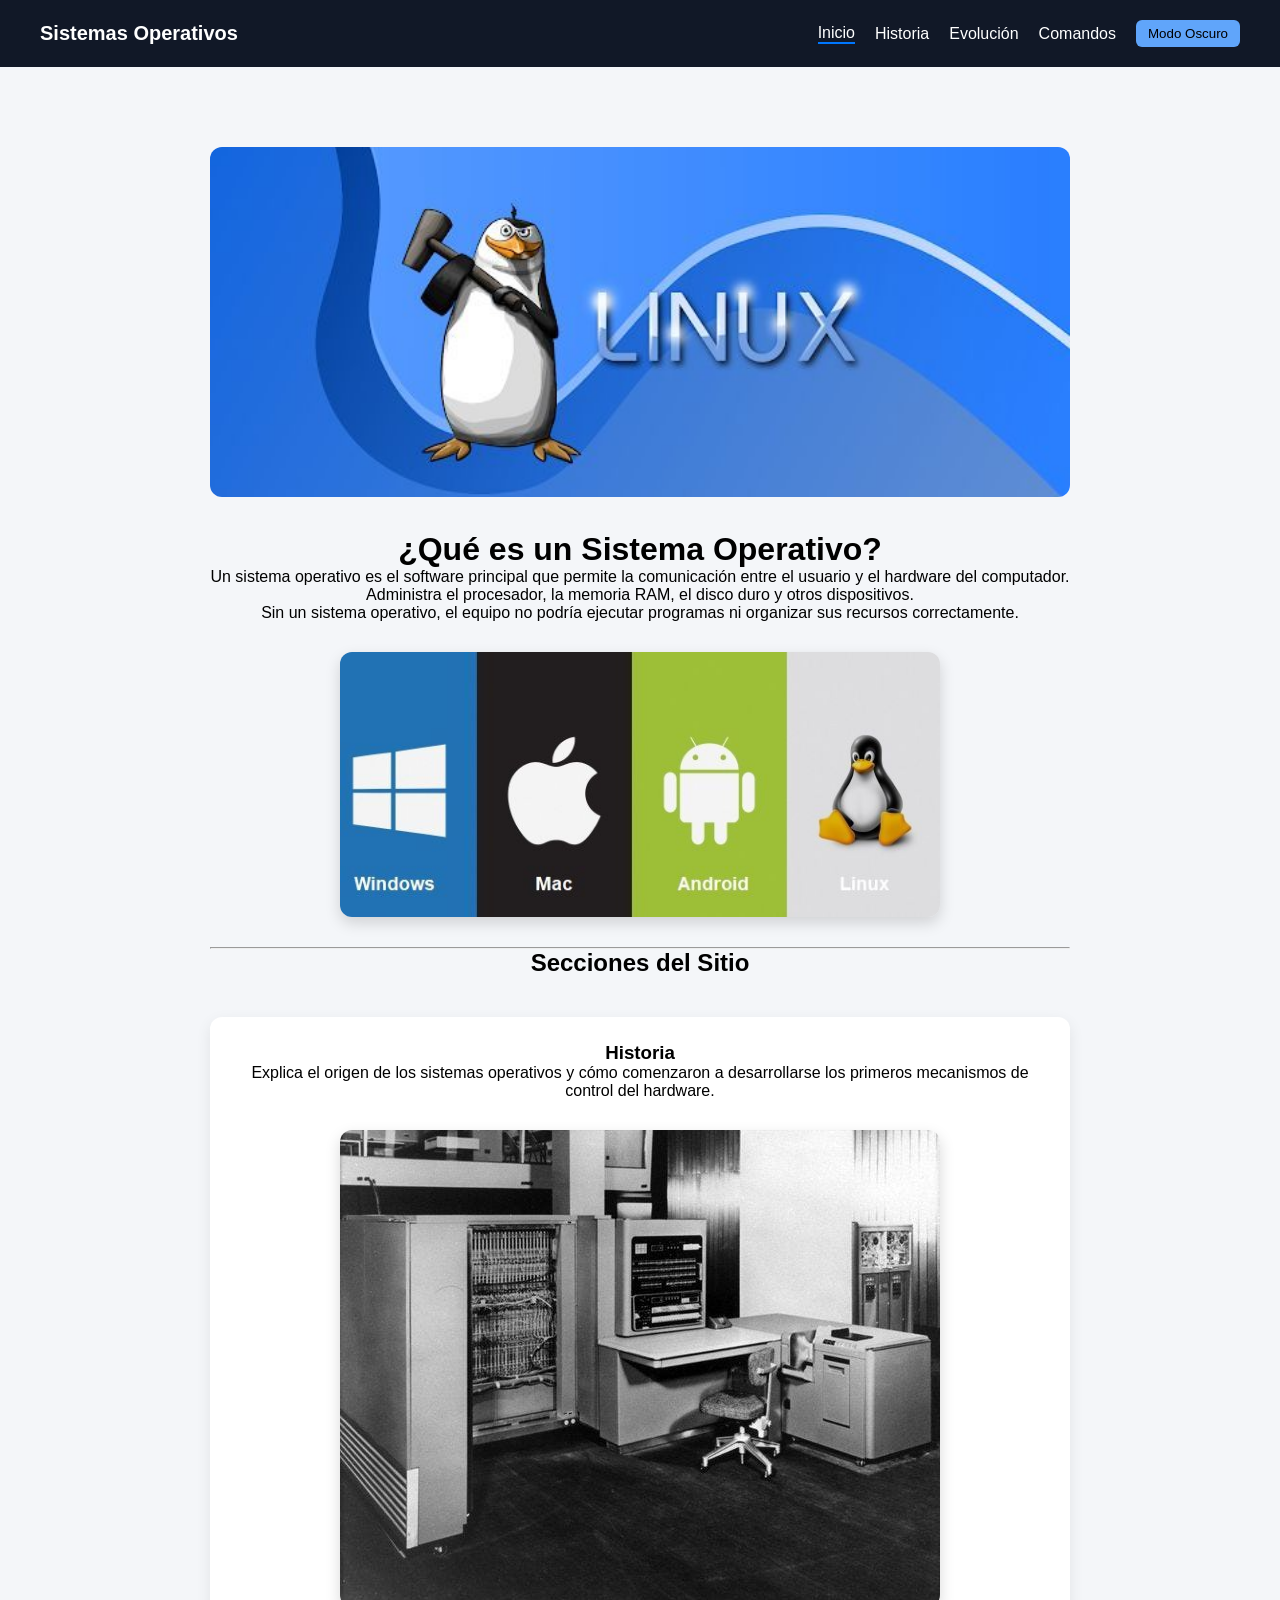
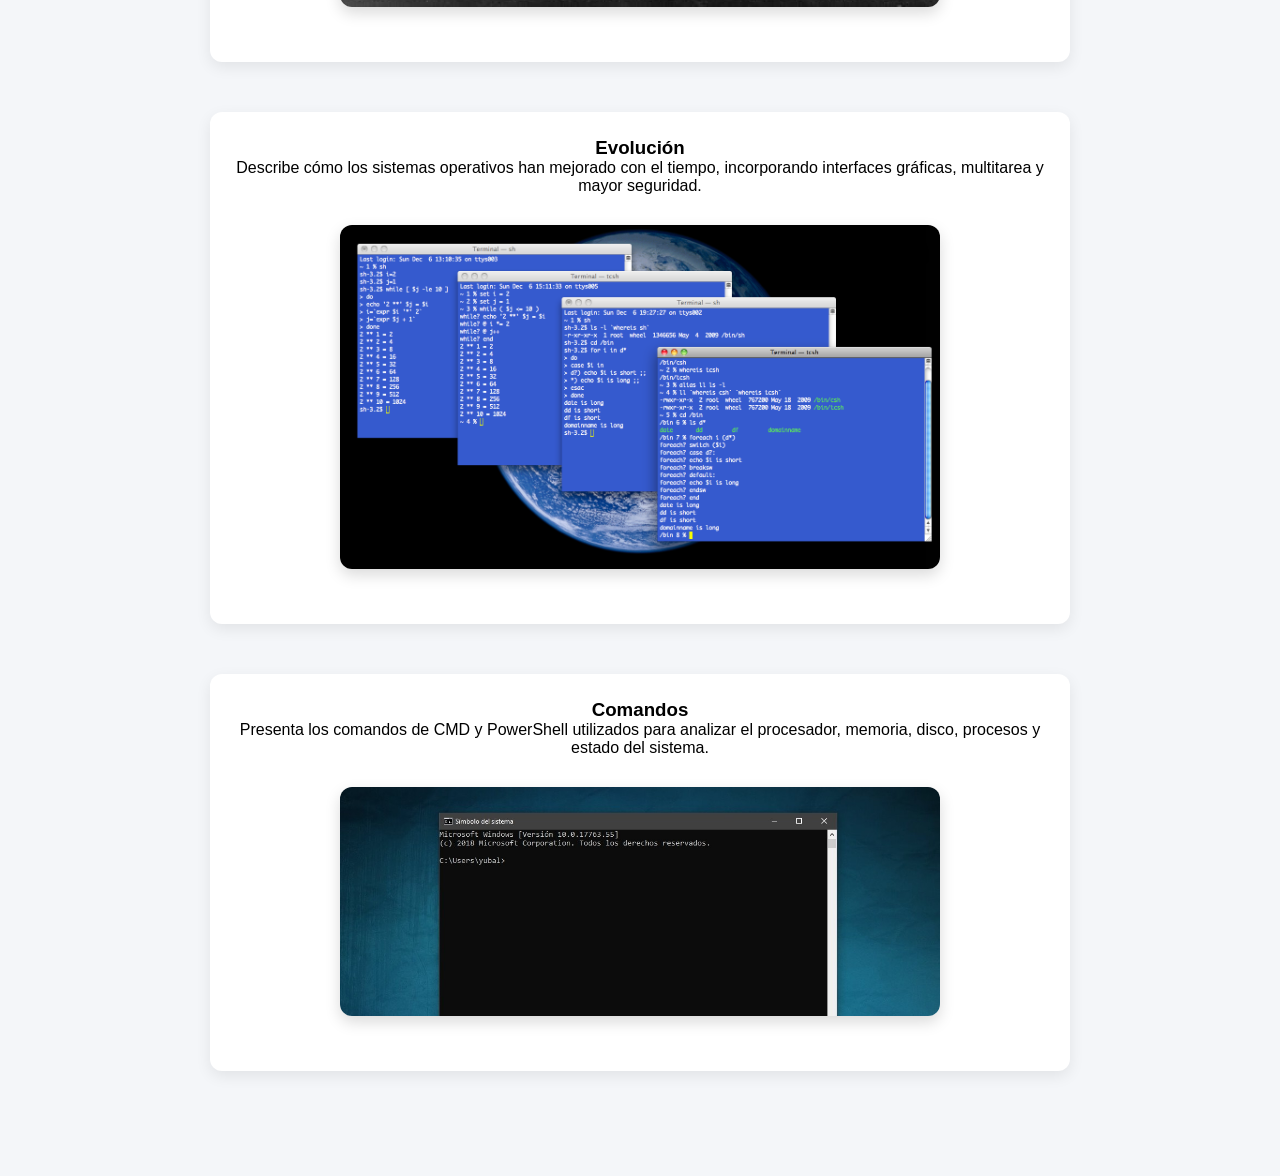
==== index.html @ 9cd540d8 "Add files via upload" ====
<!DOCTYPE html>
<html lang="es">
<head>
    <meta charset="UTF-8">
    <title>Sistemas Operativos</title>
    <link rel="stylesheet" href="styles.css">
</head>
<body>

<header class="navbar">
    <div class="logo">Sistemas Operativos</div>

    <nav class="menu">
        <a href="index.html" class="active">Inicio</a>
        <a href="historia.html">Historia</a>
        <a href="evolucion.html">Evolución</a>
        <a href="comandos.html">Comandos</a>
        <button id="darkBtn">Modo Oscuro</button>
    </nav>
</header>

<main class="contenido">

    <img src="img/linux.jpg" alt="Sistema Operativo" class="imagen-principal">

    <h1>¿Qué es un Sistema Operativo?</h1>

    <p>
        Un sistema operativo es el software principal que permite la comunicación
        entre el usuario y el hardware del computador. Administra el procesador,
        la memoria RAM, el disco duro y otros dispositivos.
    </p>

    <p>
        Sin un sistema operativo, el equipo no podría ejecutar programas
        ni organizar sus recursos correctamente.
    </p>

    <img src="img/SO.jpg" class="img-so">

    <hr>

    <h2>Secciones del Sitio</h2>

    <div class="cards">

    <div class="card">
        <h3>Historia</h3>
        <p>
            Explica el origen de los sistemas operativos y cómo comenzaron
            a desarrollarse los primeros mecanismos de control del hardware.
        </p>

            <img src="img/SO1.jpg" class="img-so">

    </div>

    <div class="card">
        <h3>Evolución</h3>
        <p>
            Describe cómo los sistemas operativos han mejorado con el tiempo,
            incorporando interfaces gráficas, multitarea y mayor seguridad.
        </p>

        <img src="img/c.png" class="img-so">

    </div>

    <div class="card">
        <h3>Comandos</h3>
        <p>
            Presenta los comandos de CMD y PowerShell utilizados para analizar
            el procesador, memoria, disco, procesos y estado del sistema.
        </p>

        <img src="img/cmd.jpg" class="img-so">

    </div>

</div>

</main>

<script src="script.js"></script>

</body>
</html>
---- styles.css ----
/* Reset */
* {
    margin: 0;
    padding: 0;
    box-sizing: border-box;
}

/* General */
body {
    font-family: 'Segoe UI', sans-serif;
    background-color: #f4f6f9;
    transition: background 0.3s ease, color 0.3s ease;
}

/* Navbar */
.navbar {
    display: flex;
    justify-content: space-between;
    align-items: center;
    padding: 20px 40px;
    background-color: #111827;
    color: white;
    position: relative;
}

.logo {
    font-size: 20px;
    font-weight: bold;
}

/* Menú */
.menu {
    display: flex;
    gap: 20px;
    align-items: center;
}

.menu a {
    color: white;
    text-decoration: none;
    font-weight: 500;
}

.menu button {
    background-color: #60a5fa;
    border: none;
    padding: 6px 12px;
    border-radius: 6px;
    cursor: pointer;
}


/* Secciones */
section {
    padding: 40px;
}

/* Container */
.container {
    width: 90%;
    max-width: 1100px;
    margin: 0 auto;
}

/* Cards */
.card {
    background: white;
    padding: 25px;
    margin-bottom: 25px;
    border-radius: 12px;
    box-shadow: 0px 5px 15px rgba(0,0,0,0.08);
    transition: transform 0.3s ease;
}

.card:hover {
    transform: translateY(-5px);
}

/* Footer */
footer {
    background-color: #111827;
    color: white;
    text-align: center;
    padding: 20px;
}

/* Línea de tiempo */
.timeline {
    border-left: 4px solid #60a5fa;
    padding-left: 20px;
}

.timeline-item {
    margin-bottom: 20px;
}

/* Dark Mode */
.dark-mode {
    background-color: #121212;
    color: white;
}

.dark-mode .card {
    background-color: #1e1e1e;
    color: white;
}

.dark-mode .navbar {
    background-color: #000;
}

.dark-mode footer {
    background-color: #000;
}

/* Responsive */
@media (max-width: 768px) {

    .menu {
        display: none;
        flex-direction: column;
        position: absolute;
        top: 70px;
        right: 20px;
        background-color: #1f2937;
        padding: 20px;
        border-radius: 8px;
    }

    .menu.active {
        display: flex;
    }

    .menu-toggle {
        display: block;
    }
}

.contenido {
    max-width: 900px;
    margin: 60px auto;
    padding: 20px;
    text-align: center;
}

.imagen-principal {
    width: 100%;
    max-height: 350px;
    object-fit: cover;
    border-radius: 12px;
    margin-bottom: 30px;
}

.img-so {
    margin: 30px auto;
    display: block;
    max-width: 600px;
    width: 100%;
    border-radius: 12px;
    box-shadow: 0 6px 15px rgba(0,0,0,0.15);
}

.card.grande {
    width: 500px;
}

.card h2 {
    margin-bottom: 15px;
}

.card strong {
    display: block;
    background-color: #000;
    color: #00ff00;
    padding: 6px;
    border-radius: 5px;
    font-family: monospace;
    margin-bottom: 5px;
}

body.dark .card strong {
    background-color: #111;
}

.cards {
    display: flex;
    flex-wrap: wrap;
    gap: 25px;
    justify-content: center; /* CENTRA horizontalmente */
    margin-top: 40px;
}

.menu a.active {
    border-bottom: 2px solid #0077ff;
}

body.dark .menu a.active {
    border-bottom: 2px solid #4da3ff;
}
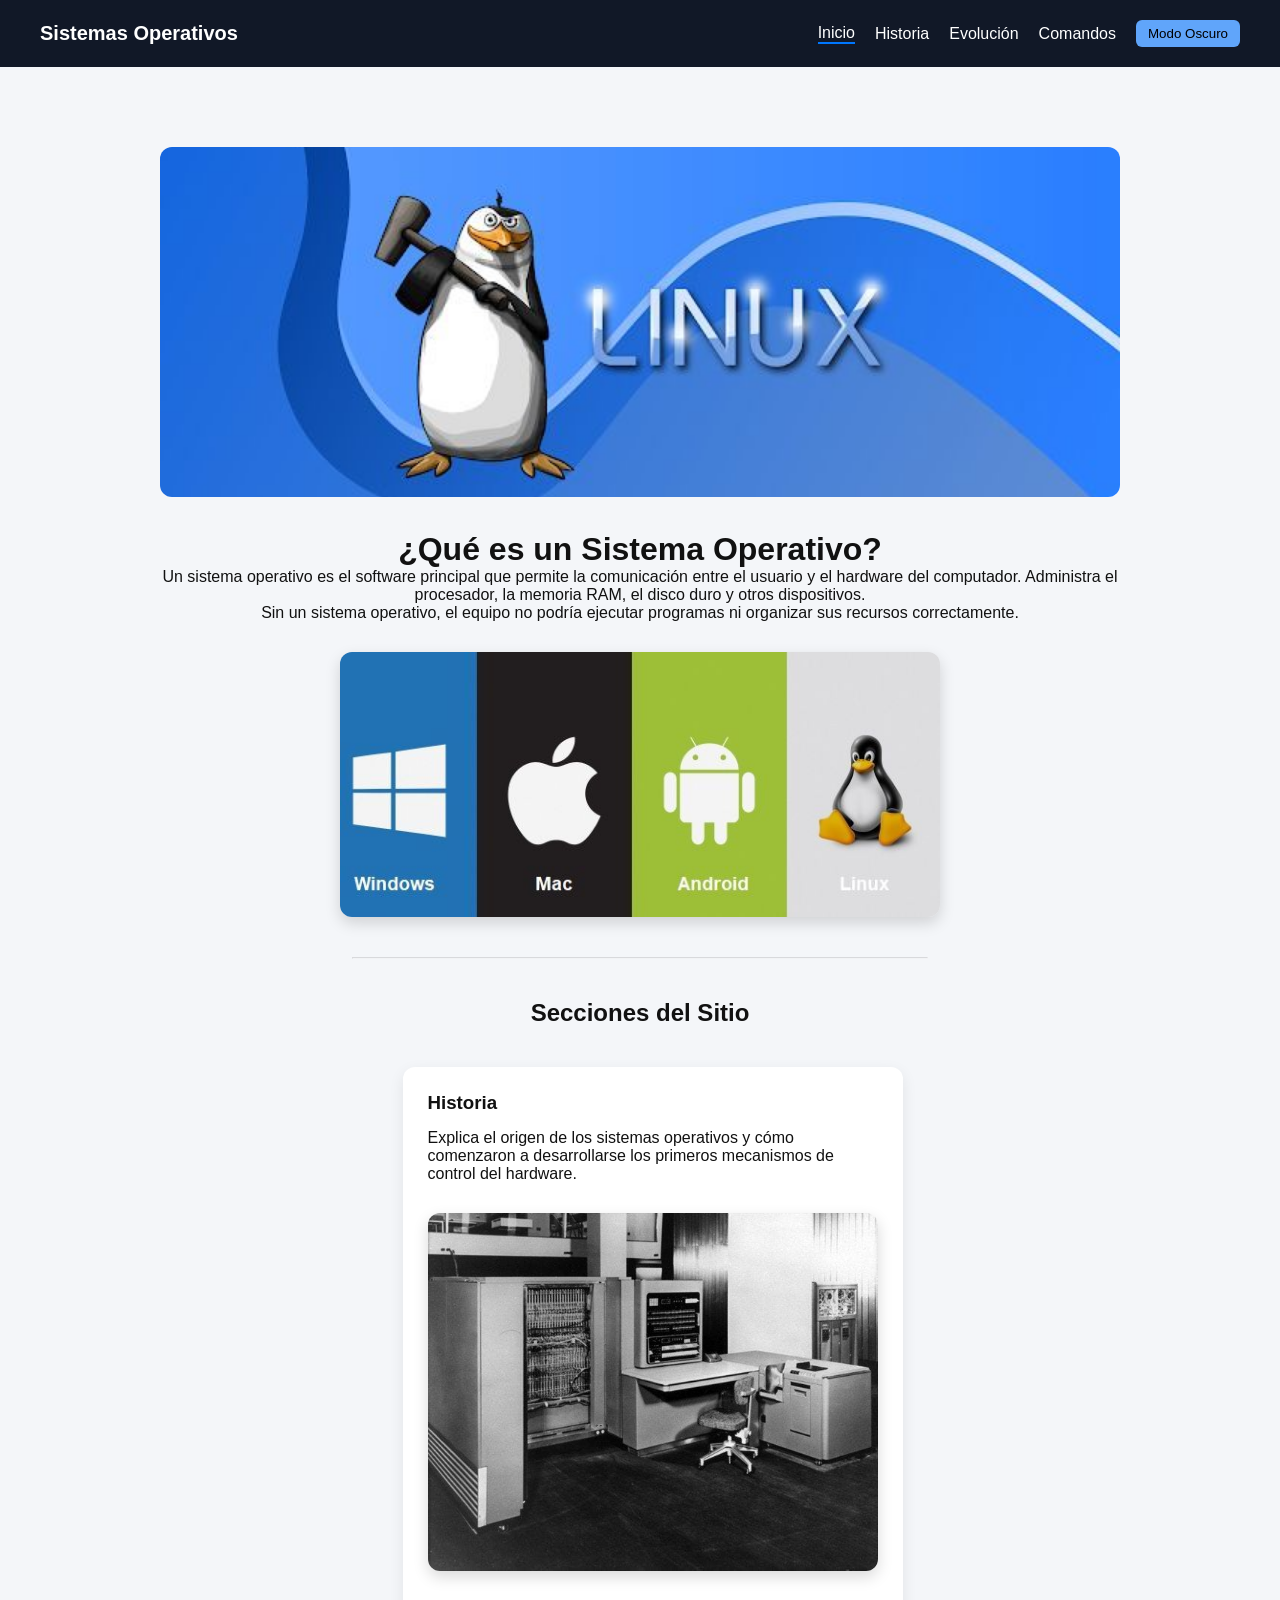
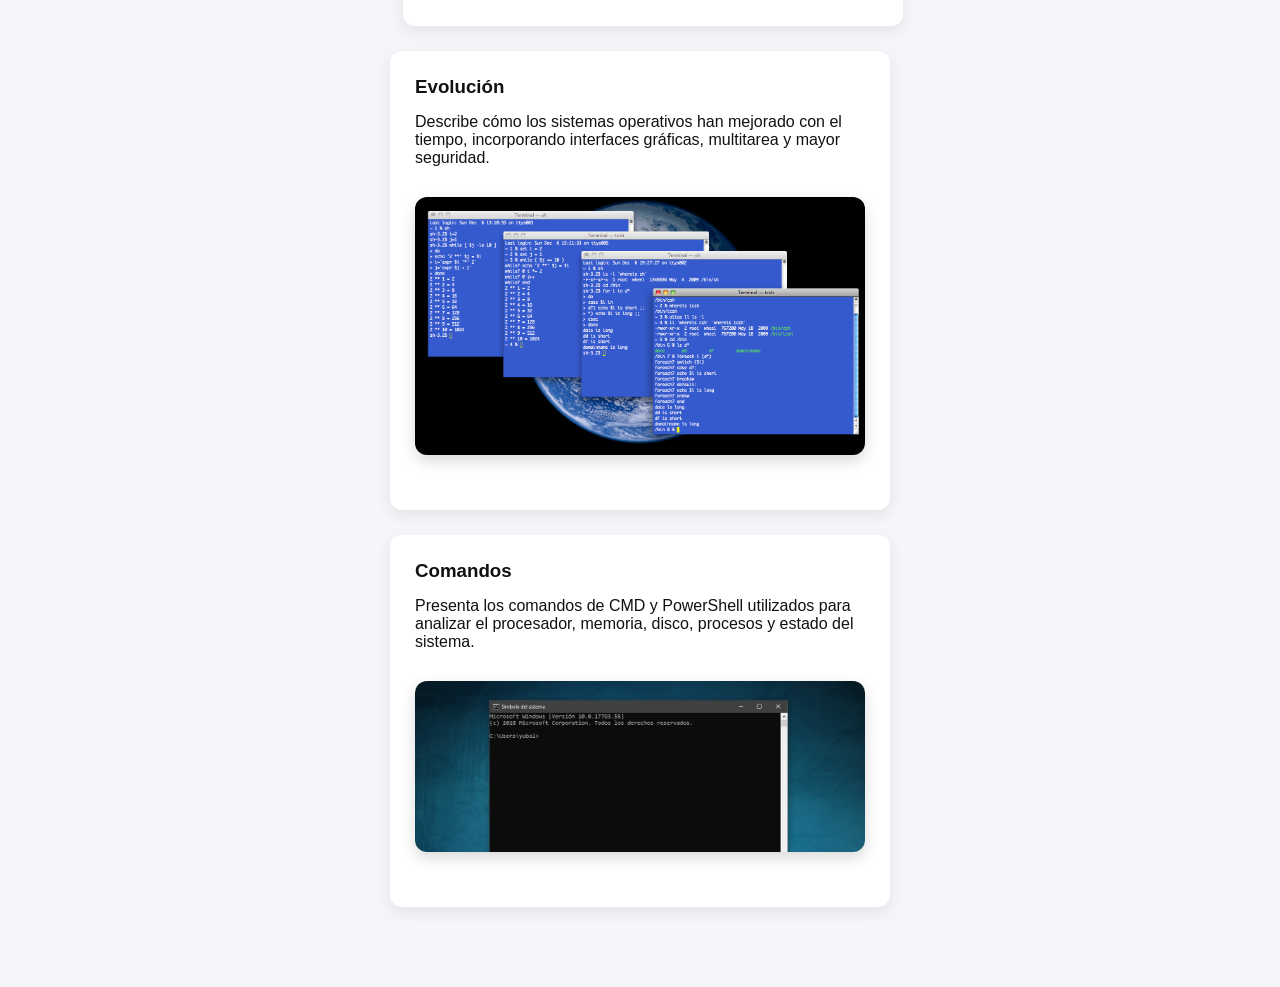
==== commit 22940242: "Add files via upload" ====
--- a/index.html
+++ b/index.html
@@ -44,16 +44,19 @@
 
     <div class="cards">
 
-    <div class="card">
-        <h3>Historia</h3>
-        <p>
-            Explica el origen de los sistemas operativos y cómo comenzaron
-            a desarrollarse los primeros mecanismos de control del hardware.
-        </p>
+        <a href="historia.html" class="card-link"></a>
+            <div class="card">
+                <h3>Historia</h3>
+                <p>
+                    Explica el origen de los sistemas operativos y cómo comenzaron
+                    a desarrollarse los primeros mecanismos de control del hardware.
+                </p>
 
-            <img src="img/SO1.jpg" class="img-so">
+                    <img src="img/SO1.jpg" class="img-so">
 
-    </div>
+            </div>
+        </a>
+
 
     <div class="card">
         <h3>Evolución</h3>
--- a/styles.css
+++ b/styles.css
@@ -1,18 +1,19 @@
-/* Reset */
+/* ================= RESET ================= */
 * {
     margin: 0;
     padding: 0;
     box-sizing: border-box;
 }
 
-/* General */
+/* ================= GENERAL ================= */
 body {
     font-family: 'Segoe UI', sans-serif;
     background-color: #f4f6f9;
+    color: #111;
     transition: background 0.3s ease, color 0.3s ease;
 }
 
-/* Navbar */
+/* ================= NAVBAR ================= */
 .navbar {
     display: flex;
     justify-content: space-between;
@@ -20,7 +21,6 @@
     padding: 20px 40px;
     background-color: #111827;
     color: white;
-    position: relative;
 }
 
 .logo {
@@ -28,7 +28,7 @@
     font-weight: bold;
 }
 
-/* Menú */
+/* menú */
 .menu {
     display: flex;
     gap: 20px;
@@ -39,6 +39,10 @@
     color: white;
     text-decoration: none;
     font-weight: 500;
+}
+
+.menu a.active {
+    border-bottom: 2px solid #0077ff;
 }
 
 .menu button {
@@ -49,42 +53,99 @@
     cursor: pointer;
 }
 
-
-/* Secciones */
+/* ================= CONTENIDO ================= */
+.contenido {
+    max-width: 1000px;
+    margin: 60px auto;
+    padding: 20px;
+    text-align: center;
+}
+
+/* ================= SECCIONES ================= */
 section {
-    padding: 40px;
-}
-
-/* Container */
-.container {
-    width: 90%;
-    max-width: 1100px;
-    margin: 0 auto;
-}
-
-/* Cards */
+    padding: 40px 20px;
+}
+
+/* ================= IMÁGENES ================= */
+.imagen-principal {
+    width: 100%;
+    max-height: 350px;
+    object-fit: cover;
+    border-radius: 12px;
+    margin-bottom: 30px;
+}
+
+.img-so {
+    margin: 30px auto;
+    display: block;
+    max-width: 600px;
+    width: 100%;
+    border-radius: 12px;
+    box-shadow: 0 6px 15px rgba(0,0,0,0.15);
+}
+
+/* ================= CARDS ================= */
+.cards {
+    display: flex;
+    flex-wrap: wrap;
+    gap: 25px;
+    justify-content: center;
+    margin-top: 40px;
+}
+
 .card {
     background: white;
     padding: 25px;
-    margin-bottom: 25px;
     border-radius: 12px;
     box-shadow: 0px 5px 15px rgba(0,0,0,0.08);
     transition: transform 0.3s ease;
+    text-align: left;
+    max-width: 500px;
 }
 
 .card:hover {
     transform: translateY(-5px);
 }
 
-/* Footer */
-footer {
-    background-color: #111827;
-    color: white;
-    text-align: center;
+.card h2,
+.card h3 {
+    margin-bottom: 15px;
+}
+
+/* comandos estilo terminal */
+.card strong,
+code {
+    display: inline-block;
+    background-color: #000;
+    color: #00ff88;
+    padding: 6px 10px;
+    border-radius: 6px;
+    font-family: monospace;
+    margin-bottom: 6px;
+}
+
+/* ================= TERMINAL ================= */
+.terminal {
+    background: black;
+    color: #22c55e;
     padding: 20px;
-}
-
-/* Línea de tiempo */
+    border-radius: 10px;
+    max-width: 600px;
+    margin: 40px auto;
+    font-family: monospace;
+}
+
+#inputCmd {
+    width: 100%;
+    background: black;
+    border: none;
+    color: #22c55e;
+    outline: none;
+    margin-top: 10px;
+    font-family: monospace;
+}
+
+/* ================= TIMELINE ================= */
 .timeline {
     border-left: 4px solid #60a5fa;
     padding-left: 20px;
@@ -94,26 +155,44 @@
     margin-bottom: 20px;
 }
 
-/* Dark Mode */
-.dark-mode {
+/* ================= FOOTER ================= */
+footer {
+    background-color: #111827;
+    color: white;
+    text-align: center;
+    padding: 20px;
+}
+
+/* ================= DARK MODE ================= */
+/* IMPORTANTE: usa body.dark (tu JS usa esa clase) */
+
+body.dark {
     background-color: #121212;
     color: white;
 }
 
-.dark-mode .card {
+body.dark .card {
     background-color: #1e1e1e;
-    color: white;
-}
-
-.dark-mode .navbar {
+}
+
+body.dark .navbar {
     background-color: #000;
 }
 
-.dark-mode footer {
+body.dark footer {
     background-color: #000;
 }
 
-/* Responsive */
+body.dark code,
+body.dark .card strong {
+    background-color: #111;
+}
+
+body.dark .menu a.active {
+    border-bottom: 2px solid #4da3ff;
+}
+
+/* ================= RESPONSIVE ================= */
 @media (max-width: 768px) {
 
     .menu {
@@ -133,67 +212,18 @@
 
     .menu-toggle {
         display: block;
+        cursor: pointer;
     }
 }
 
-.contenido {
-    max-width: 900px;
-    margin: 60px auto;
-    padding: 20px;
-    text-align: center;
-}
-
-.imagen-principal {
-    width: 100%;
-    max-height: 350px;
-    object-fit: cover;
-    border-radius: 12px;
-    margin-bottom: 30px;
-}
-
-.img-so {
-    margin: 30px auto;
-    display: block;
-    max-width: 600px;
-    width: 100%;
-    border-radius: 12px;
-    box-shadow: 0 6px 15px rgba(0,0,0,0.15);
-}
-
-.card.grande {
-    width: 500px;
-}
-
-.card h2 {
-    margin-bottom: 15px;
-}
-
-.card strong {
-    display: block;
-    background-color: #000;
-    color: #00ff00;
-    padding: 6px;
-    border-radius: 5px;
-    font-family: monospace;
-    margin-bottom: 5px;
-}
-
-body.dark .card strong {
-    background-color: #111;
-}
-
-.cards {
-    display: flex;
-    flex-wrap: wrap;
-    gap: 25px;
-    justify-content: center; /* CENTRA horizontalmente */
-    margin-top: 40px;
-}
-
-.menu a.active {
-    border-bottom: 2px solid #0077ff;
-}
-
-body.dark .menu a.active {
-    border-bottom: 2px solid #4da3ff;
+ol, ul {
+    text-align: left;
+    margin-left: 20px;
+    line-height: 1.6;
+}
+
+hr {
+    margin: 40px auto;
+    width: 60%;
+    opacity: 0.3;
 }
